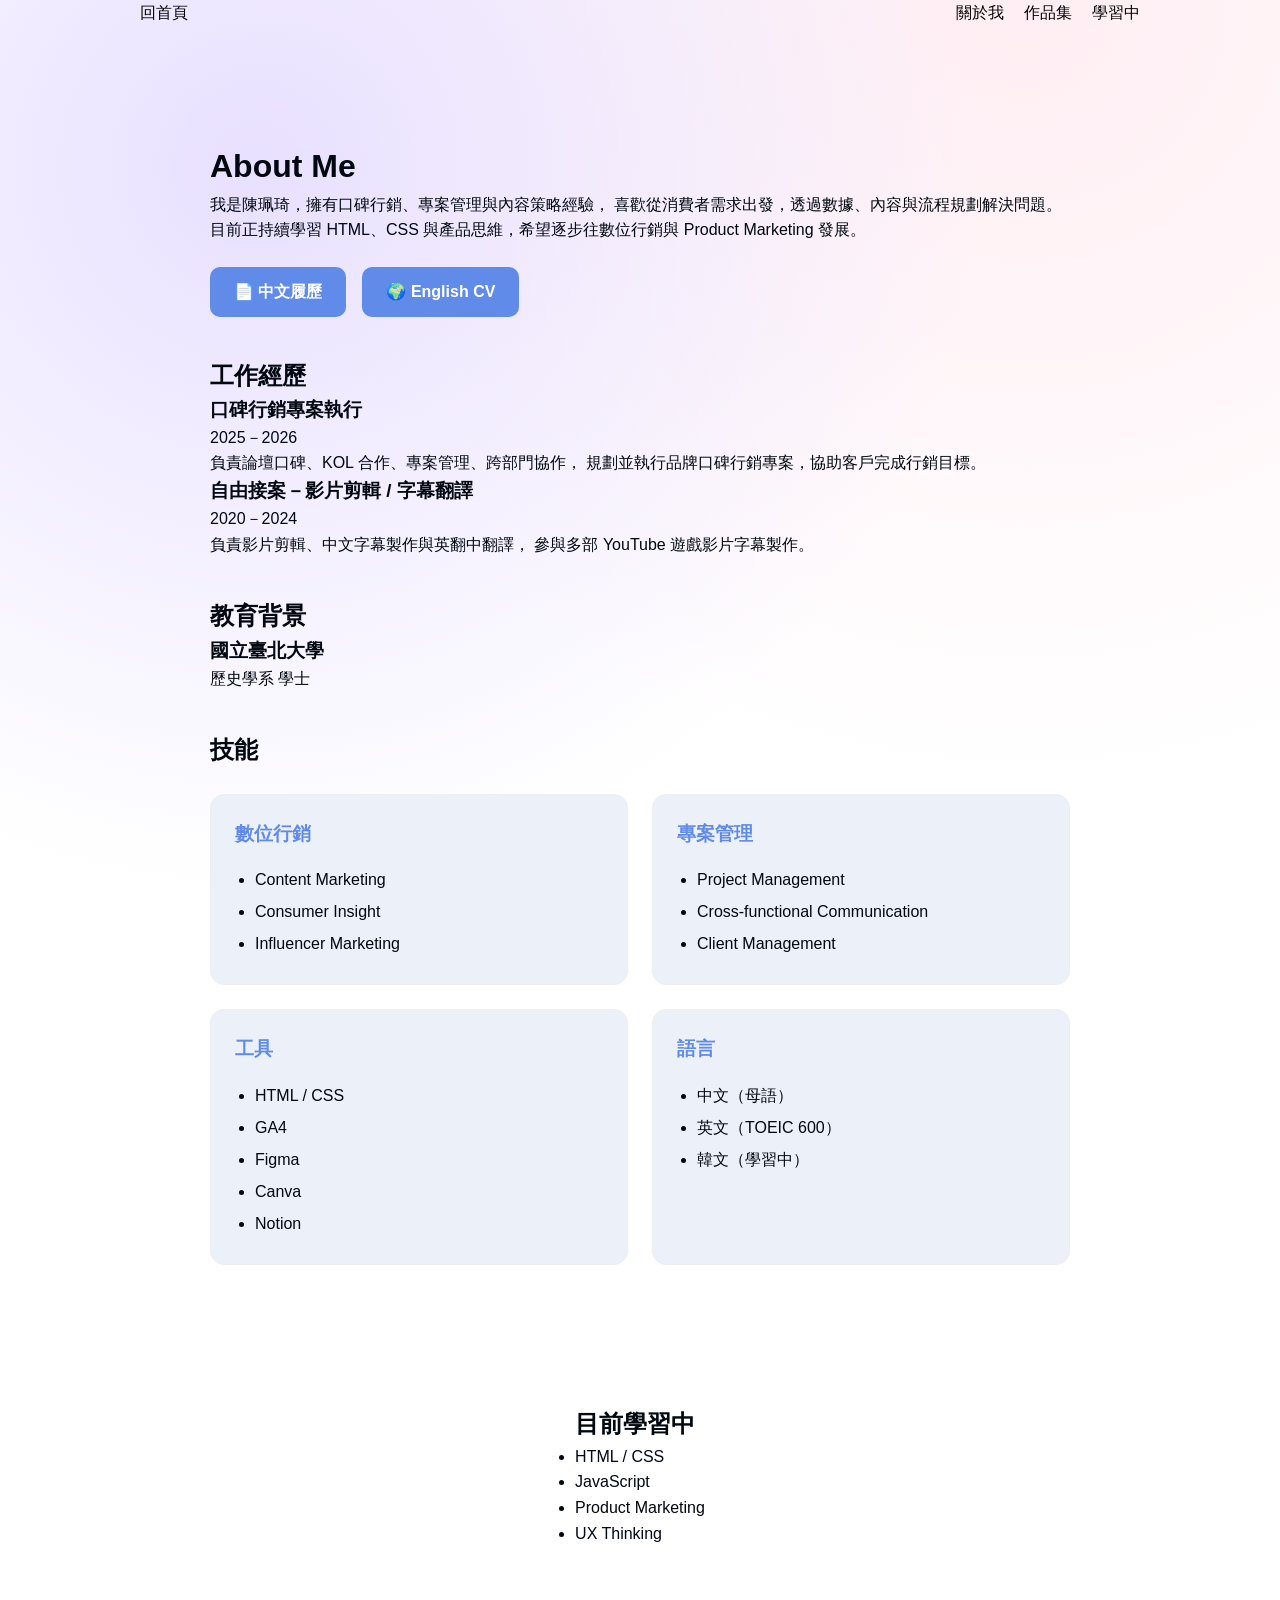
==== about.html @ d51f73fd "Add files via upload" ====
<!DOCTYPE html>
<html lang="zh-Hant">
<head>
    <meta charset="UTF-8">
    <title>About Me</title>
    <link rel="stylesheet" href="../css/style.css">
</head>

<body>
    <header>
    <nav>
        <a href="index.html">回首頁</a>

        <ul>
            <li><a href="about.html">關於我</a></li>
            <li><a href="projects.html">作品集</a></li>
            <li><a href="learning.html">學習中</a></li>
        </ul>
    </nav>
</header>

<main>

    <section class="about">

        <h1>About Me</h1>

        <p class="intro">
            我是陳珮琦，擁有口碑行銷、專案管理與內容策略經驗，
            喜歡從消費者需求出發，透過數據、內容與流程規劃解決問題。
            目前正持續學習 HTML、CSS 與產品思維，希望逐步往數位行銷與 Product Marketing 發展。
        </p>

       <div class="download-area">

    <a href="files/履歷.pdf"
       class="download-btn"
       download>
        📄 中文履歷
    </a>

    <a href="files/Resume.pdf"
       class="download-btn"
       download>
        🌍 English CV
    </a>

</div>

    </section>

    <!-- Experience -->
    <section id="experience">

        <h2>工作經歷</h2>

        <article>
            <h3>口碑行銷專案執行</h3>
            <p class="time">2025－2026</p>

            <p>
                負責論壇口碑、KOL 合作、專案管理、跨部門協作，
                規劃並執行品牌口碑行銷專案，協助客戶完成行銷目標。
            </p>
        </article>

        <article>
            <h3>自由接案－影片剪輯 / 字幕翻譯</h3>
            <p class="time">2020－2024</p>

            <p>
                負責影片剪輯、中文字幕製作與英翻中翻譯，
                參與多部 YouTube 遊戲影片字幕製作。
            </p>
        </article>

    </section>

    <!-- Education -->
    <section id="education">

        <h2>教育背景</h2>

        <article>
            <h3>國立臺北大學</h3>
            <p>歷史學系 學士</p>
        </article>

    </section>

    <!-- Skills -->
    <section id="skills">

    <h2>技能</h2>

    <div class="skill-grid">

        <article class="skill-card">

            <h3>數位行銷</h3>

            <ul>
                <li>Content Marketing</li>
                <li>Consumer Insight</li>
                <li>Influencer Marketing</li>
            </ul>

        </article>

        <article class="skill-card">

            <h3>專案管理</h3>

            <ul>
                <li>Project Management</li>
                <li>Cross-functional Communication</li>
                <li>Client Management</li>
            </ul>

        </article>

        <article class="skill-card">

            <h3>工具</h3>

            <ul>
                <li>HTML / CSS</li>
                <li>GA4</li>
                <li>Figma</li>
                <li>Canva</li>
                <li>Notion</li>
            </ul>

        </article>

        <article class="skill-card">

            <h3>語言</h3>

            <ul>
                <li>中文（母語）</li>
                <li>英文（TOEIC 600）</li>
                <li>韓文（學習中）</li>
            </ul>

        </article>

    </div>

</section>
    <!-- Currently Learning -->
    <section id="learning">

        <h2>目前學習中</h2>

        <ul>
            <li>HTML / CSS</li>
            <li>JavaScript</li>
            <li>Product Marketing</li>
            <li>UX Thinking</li>
        </ul>

    </section>

</main>
---- css/style.css ----
:root {
    /* 基礎背景 */
    --bg:radial-gradient(circle at 20% 10%, #e8e0ff 0%, transparent 40%),
                radial-gradient(circle at 80% 0%, #ffeef3 0%, transparent 40%),
                #ffffff;

    /* 文字 */
    --text: #010810;
    --subtext: 	#050404;

    /* 卡片 */
    --card: #ecf0f9;
    --card-border: #eee;

    /* 輔助背景 */
    --soft-bg: #f7f9fc;

    /* 強調色 */
    --primary: #608be8;
}

/* =======================
   RESET
======================= */

* {
    margin: 0;
    padding: 0;
    box-sizing: border-box;
}

/* =======================
   BASE
======================= */

body {
    font-family: Arial, "Noto Sans TC", sans-serif;
    line-height: 1.6;
    color: var(--text);
    background: var(--bg);
}

/* =======================
   MAIN LAYOUT
======================= */

main {
    max-width: 900px;
    margin: 0 auto;
    padding: 15px 20px;

    display: flex;
    flex-direction: column;
    gap: 40px;
}

section {
    margin: 0;
}

/* =======================
   NAV
======================= */

nav {
    display: flex;
    justify-content: space-between;
    align-items: center;
    max-width: 1000px;
    margin: 0 auto;
}

nav ul {
    display: flex;
    gap: 20px;
    list-style: none;
}

nav a {
    text-decoration: none;
    color: var(--subtext);
}

/* =======================
   HERO
======================= */

.hero {
    display: flex;
    align-items: center;
    justify-content: space-between;
    gap: 40px;
    padding: 120px 20px 60px;
    max-width: 960px;
    margin: 0;
    margin-top: 60px;
}

.hero-text h1 {
    font-size: 36px;
    font-weight: 800;
    margin-top: 60px;
}

.hero-text .desc {
    color: var(--subtext);
    margin-top: 10px;
}

.hero-img {
    width: 200px;
    height: 250px;
    object-fit: cover;
    object-position: center top;
    border-radius: 16px;
}

/* =======================
   HERO BUTTON
======================= */

#hero a {
    display: inline-block;
    padding: 12px 18px;
    background: var(--card);
    color: var(--text);
    text-decoration: none;
    border-radius: 8px;
    font-weight: 500;
    transition: 0.2s ease;
}

#hero a:hover {
    transform: translateY(-2px);
}

/* =======================
   ABOUT
======================= */

.about {
    max-width: 960px;
    margin: 0px ;
    padding: 100px 0px 0px;
}

.about h1 {
    font-size: 32px;
    font-weight: 700;
    color: var(--text);
}

.about h2 {
    font-size: 22px;
    margin-bottom: 10px;
}

/* =======================
   FEATURED WORK
======================= */

#featured-work {
    max-width: 800px;
    display: flex;
    flex-direction: column;
    gap: 5px;
    padding: 40px 0px 0px;
}

#featured-work h1 {
    font-size: 32px;
    font-weight: 700;
    color: var(--text);
}

#featured-work h2 {
    font-size: 18px;
    margin-top: 0;
    margin-bottom: 5px;
    color: var(--text);
}

#featured-work .subtitle {
    font-size: 16px;
    color: var(--subtext);
}

#featured-work p {
    margin: 5px 0;
    line-height: 1.8;
}

#featured-work .info {
    display: grid;
    gap: 12px;
    margin: 10px 0 0;
}

#featured-work .info div {
    padding: 5px 14px;
    border: 1px solid var(--card-border);
    border-radius: 10px;
    background: var(--soft-bg);
}

#featured-work .result {
    padding: 14px;
    border-left: 3px solid var(--primary);
    background: var(--soft-bg);
    border-radius: 8px;
}


.project-grid {
    display: flex;
    flex-direction: column;
    gap: 16px;
    margin-top: 20px;
}

.project-card {
 background: var(--card);
    border: 1px solid var(--card-border);
    border-radius: 14px;
    padding: 20px;
    transition: 0.2s ease;
}

.project-card:hover {
    transform: translateY(-3px);
    box-shadow: 0 8px 20px rgba(0,0,0,0.06);
}

.project-card h3 {
    font-size: 18px;
    margin-bottom: 10px;
    color: var(--text);
}


.project-card p {
    color: var(--subtext);
    font-size: 14px;
    line-height: 1.6;
}

.project-card a {
    text-decoration: none;
    color: inherit;
}

/* =======================
   HIGHLIGHTS
======================= */

#highlights {
    display: grid;
    grid-template-columns: repeat(3, 1fr);
    gap: 16px;
}

#highlights article {
    background: var(--soft-bg);
    padding: 50px 18px;
    border-radius: 12px;
    border-left: 4px solid var(--primary);
}

/* =======================
   CASE CARD
======================= */

.case-card {
    background: var(--card);
    border: 1px solid var(--card-border);
    border-radius: 12px;
    padding: 20px;
    transition: 0.2s ease;
}

.case-card:hover {
    transform: translateY(-4px);
}

/* =======================
   SUMMARY TEXT
======================= */

.summary {
    font-size: 18px;
    color: var(--subtext);
}

/* =======================
   FOOTER
======================= */

footer {
    margin-top: 80px;
    padding: 40px 20px;
    text-align: center;
    color: var(--subtext);
}

/* =======================
   DOWNLOAD BUTTON
======================= */

.download-area {
    display: flex;
    gap: 16px;
    margin-top: 24px;
}

.download-btn {
    background: var(--primary);
    color: white;
    padding: 12px 24px;
    border-radius: 10px;
    text-decoration: none;
    font-weight: 600;
    transition: 0.2s ease;
}

.download-btn:hover {
    transform: translateY(-2px);
}

/* =======================
   SKILLS
======================= */

.skill-grid {
    display: grid;
    grid-template-columns: repeat(2, 1fr);
    gap: 24px;
    margin-top: 24px;
}

.skill-card {
    background: var(--card);
    border: 1px solid var(--card-border);
    border-radius: 14px;
    padding: 24px;
    transition: 0.25s ease;
}

.skill-card:hover {
    transform: translateY(-4px);
}

.skill-card h3 {
    color: var(--primary);
    margin-bottom: 16px;
}

.skill-card ul {
    padding-left: 20px;
    line-height: 2;
}

#projects{
    max-width:1100px;
    margin:100px auto;
    padding:0 20px;
}

#projects h1{
    font-size:34px;
    margin-bottom:10px;
}

#projects .subtitle{
    color:var(--subtext);
    margin-bottom:40px;
}

.project-grid{

    display:grid;

    grid-template-columns:
    repeat(auto-fit,minmax(300px,1fr));

    gap:24px;
}

.project-card{

    background:var(--soft-bg);

    border:1px solid var(--card-border);

    border-radius:18px;

    padding:24px;

    transition:.25s;
}

.project-card:hover{

    transform:translateY(-6px);

    box-shadow:0 12px 30px rgba(0,0,0,.08);
}

.category{

    display:inline-block;

    background:var(--primary);

    color:white;

    padding:5px 12px;

    border-radius:999px;

    font-size:13px;

    margin-bottom:18px;
}

.project-card h2{

    font-size:22px;

    margin-bottom:15px;
}

.project-card p{

    line-height:1.8;

    color:var(--subtext);

    margin-bottom:22px;
}

.tags{

    display:flex;

    flex-wrap:wrap;

    gap:10px;

    margin-bottom:24px;
}

.tags span{

    background:#ececec;

    padding:6px 10px;

    border-radius:999px;

    font-size:13px;
}

.project-btn{

    display:inline-block;

    text-decoration:none;

    font-weight:600;

    color:var(--primary);
}

.project-btn:hover{

    text-decoration:underline;
}

/* Learning */

#learning{

    max-width:1100px;

    margin:100px auto;

    padding:0 20px;
}

#learning h1{

    font-size:36px;

    margin-bottom:12px;
}

#learning .subtitle{

    color:var(--subtext);

    line-height:1.8;

    margin-bottom:50px;

    max-width:700px;
}

.learning-grid{

    display:grid;

    grid-template-columns:repeat(auto-fit,minmax(260px,1fr));

    gap:24px;
}

.learning-card{

    background:var(--soft-bg);

    border:1px solid var(--card-border);

    border-radius:18px;

    padding:28px;

    transition:.3s;
}

.learning-card:hover{

    transform:translateY(-6px);

    box-shadow:0 12px 28px rgba(0,0,0,.08);
}

.learning-card .icon{

    font-size:38px;

    margin-bottom:20px;
}

.learning-card h2{

    font-size:22px;

    margin-bottom:14px;
}

.learning-card p{

    color:var(--subtext);

    line-height:1.8;

    margin-bottom:24px;
}

.status{

    display:inline-block;

    background:#EAF7EF;

    color:#2E7D32;

    padding:6px 14px;

    border-radius:999px;

    font-size:14px;

    font-weight:600;
}
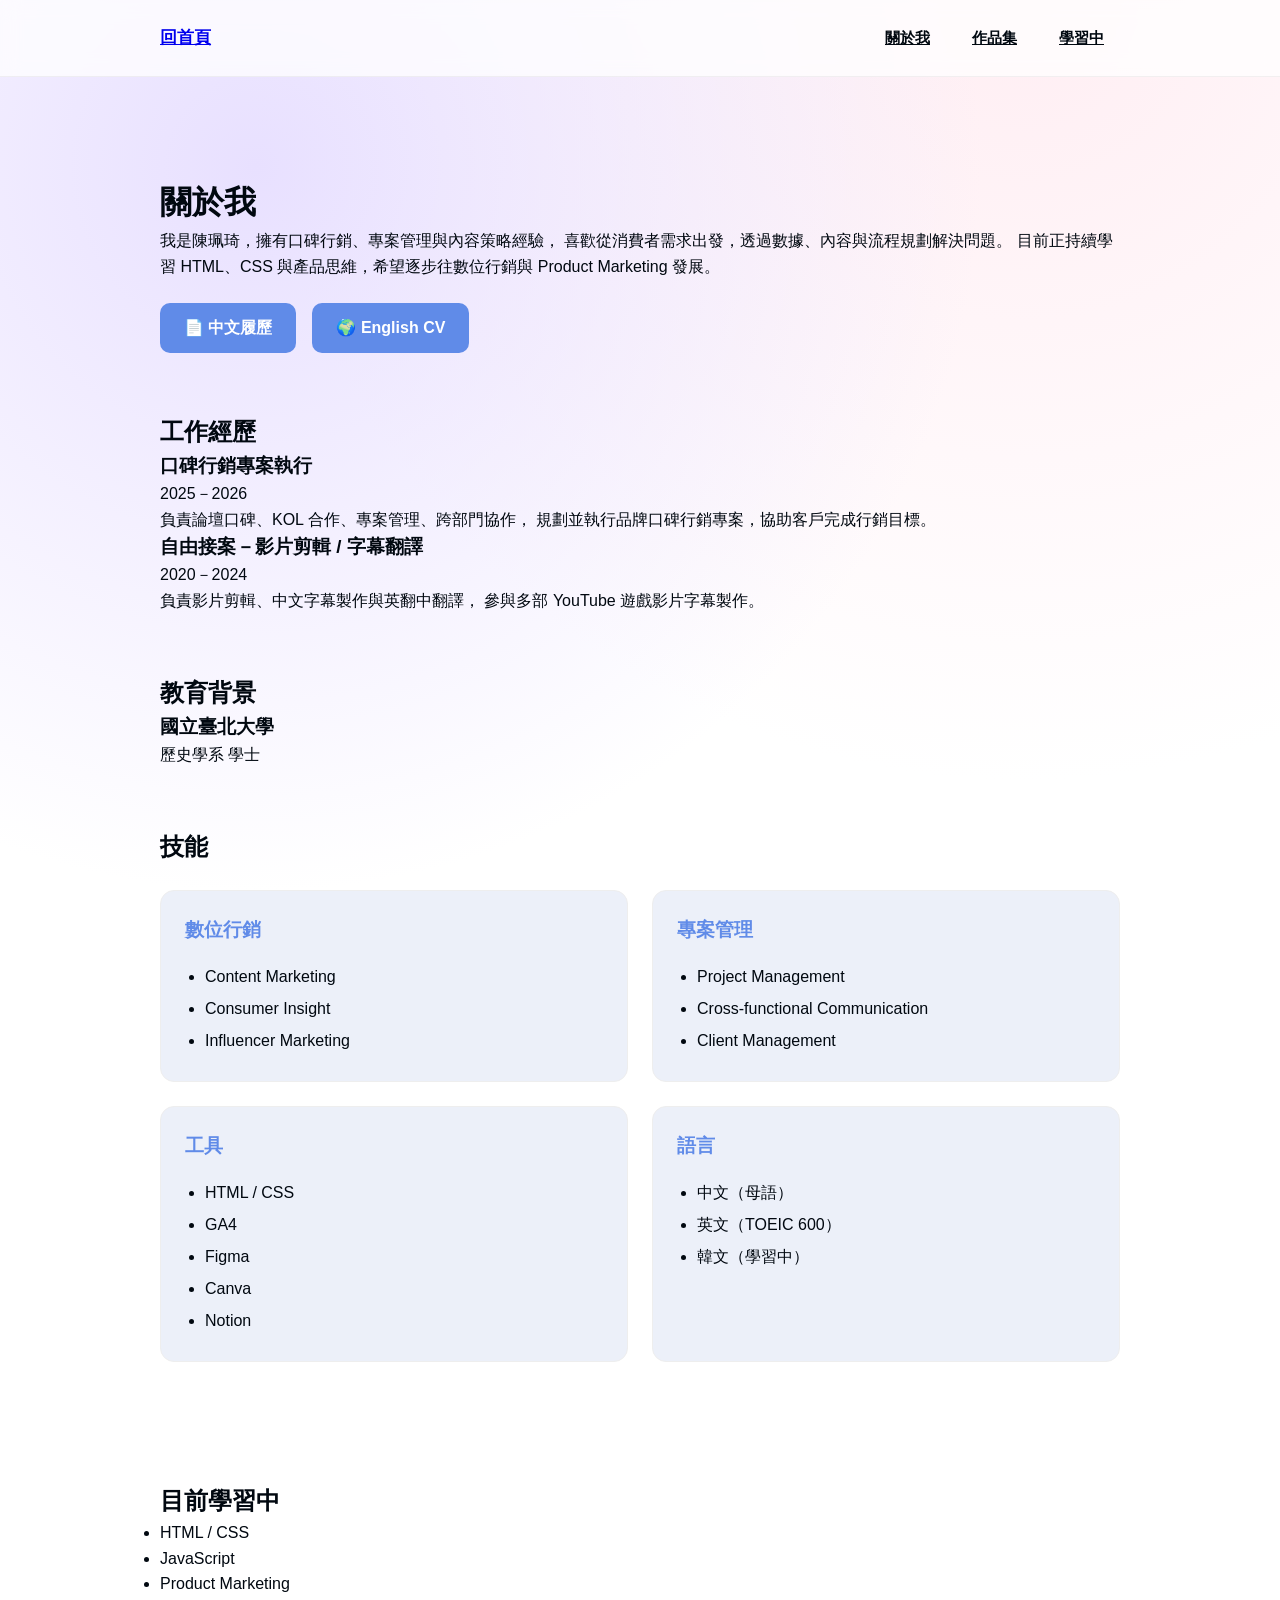
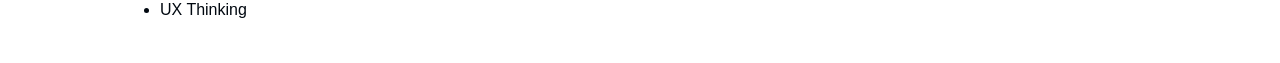
==== commit 2945da02: "Adjust layout and page width" ====
--- a/about.html
+++ b/about.html
@@ -3,7 +3,7 @@
 <head>
     <meta charset="UTF-8">
     <title>About Me</title>
-    <link rel="stylesheet" href="../css/style.css">
+    <link rel="stylesheet" href="css/style.css">
 </head>
 
 <body>
@@ -23,7 +23,7 @@
 
     <section class="about">
 
-        <h1>About Me</h1>
+        <h1>關於我</h1>
 
         <p class="intro">
             我是陳珮琦，擁有口碑行銷、專案管理與內容策略經驗，
@@ -162,4 +162,4 @@
 
     </section>
 
-</main>+</main>
--- a/css/style.css
+++ b/css/style.css
@@ -17,6 +17,9 @@
 
     /* 強調色 */
     --primary: #608be8;
+
+    /* 頁寬 */
+    --container: 1000px;
 }
 
 /* =======================
@@ -45,13 +48,13 @@
 ======================= */
 
 main {
-    max-width: 900px;
+    max-width: var(--container);
     margin: 0 auto;
-    padding: 15px 20px;
+    padding: 40px 20px;
 
     display: flex;
     flex-direction: column;
-    gap: 40px;
+    gap: 60px;
 }
 
 section {
@@ -61,24 +64,59 @@
 /* =======================
    NAV
 ======================= */
+
+header {
+    position: sticky;
+    top: 0;
+    z-index: 100;
+
+    background: rgba(255,255,255,0.75);
+    backdrop-filter: blur(10px);
+
+    border-bottom: 1px solid rgba(0,0,0,0.05);
+}
 
 nav {
     display: flex;
     justify-content: space-between;
     align-items: center;
-    max-width: 1000px;
+    max-width: var(--container);
     margin: 0 auto;
-}
+    padding: 18px 20px;
+}
+
+
+nav > a {
+    font-size: 17px;
+    font-weight: 700;
+}
+
 
 nav ul {
     display: flex;
-    gap: 20px;
+    gap: 10px;
     list-style: none;
 }
 
-nav a {
-    text-decoration: none;
-    color: var(--subtext);
+
+nav ul a {
+    display: block;
+    padding: 8px 16px;
+    border-radius: 999px;
+    color: var(--text);
+    font-size: 15px;
+    font-weight: 600;
+    transition: 0.25s ease;
+}
+
+
+nav ul a:hover {
+
+    background: var(--primary);
+
+    color: white;
+
+    transform: translateY(-2px);
 }
 
 /* =======================
@@ -86,14 +124,12 @@
 ======================= */
 
 .hero {
-    display: flex;
-    align-items: center;
-    justify-content: space-between;
-    gap: 40px;
-    padding: 120px 20px 60px;
-    max-width: 960px;
-    margin: 0;
-    margin-top: 60px;
+    display:flex;
+    justify-content:space-between;
+    align-items:center;
+    gap:40px;
+
+    padding:60px 0;
 }
 
 .hero-text h1 {
@@ -138,10 +174,8 @@
    ABOUT
 ======================= */
 
-.about {
-    max-width: 960px;
-    margin: 0px ;
-    padding: 100px 0px 0px;
+.about{
+    padding-top:60px;
 }
 
 .about h1 {
@@ -160,12 +194,11 @@
 ======================= */
 
 #featured-work {
-    max-width: 800px;
-    display: flex;
-    flex-direction: column;
-    gap: 5px;
-    padding: 40px 0px 0px;
-}
+display:flex;
+flex-direction:column;
+gap:5px;
+padding-top:40px;
+}  
 
 #featured-work h1 {
     font-size: 32px;
@@ -208,22 +241,6 @@
     border-left: 3px solid var(--primary);
     background: var(--soft-bg);
     border-radius: 8px;
-}
-
-
-.project-grid {
-    display: flex;
-    flex-direction: column;
-    gap: 16px;
-    margin-top: 20px;
-}
-
-.project-card {
- background: var(--card);
-    border: 1px solid var(--card-border);
-    border-radius: 14px;
-    padding: 20px;
-    transition: 0.2s ease;
 }
 
 .project-card:hover {
@@ -360,9 +377,7 @@
 }
 
 #projects{
-    max-width:1100px;
-    margin:100px auto;
-    padding:0 20px;
+     padding-top:60px;
 }
 
 #projects h1{
@@ -479,12 +494,8 @@
 /* Learning */
 
 #learning{
-
-    max-width:1100px;
-
-    margin:100px auto;
-
-    padding:0 20px;
+    max-width:var(--container);
+    padding-top:60px;
 }
 
 #learning h1{
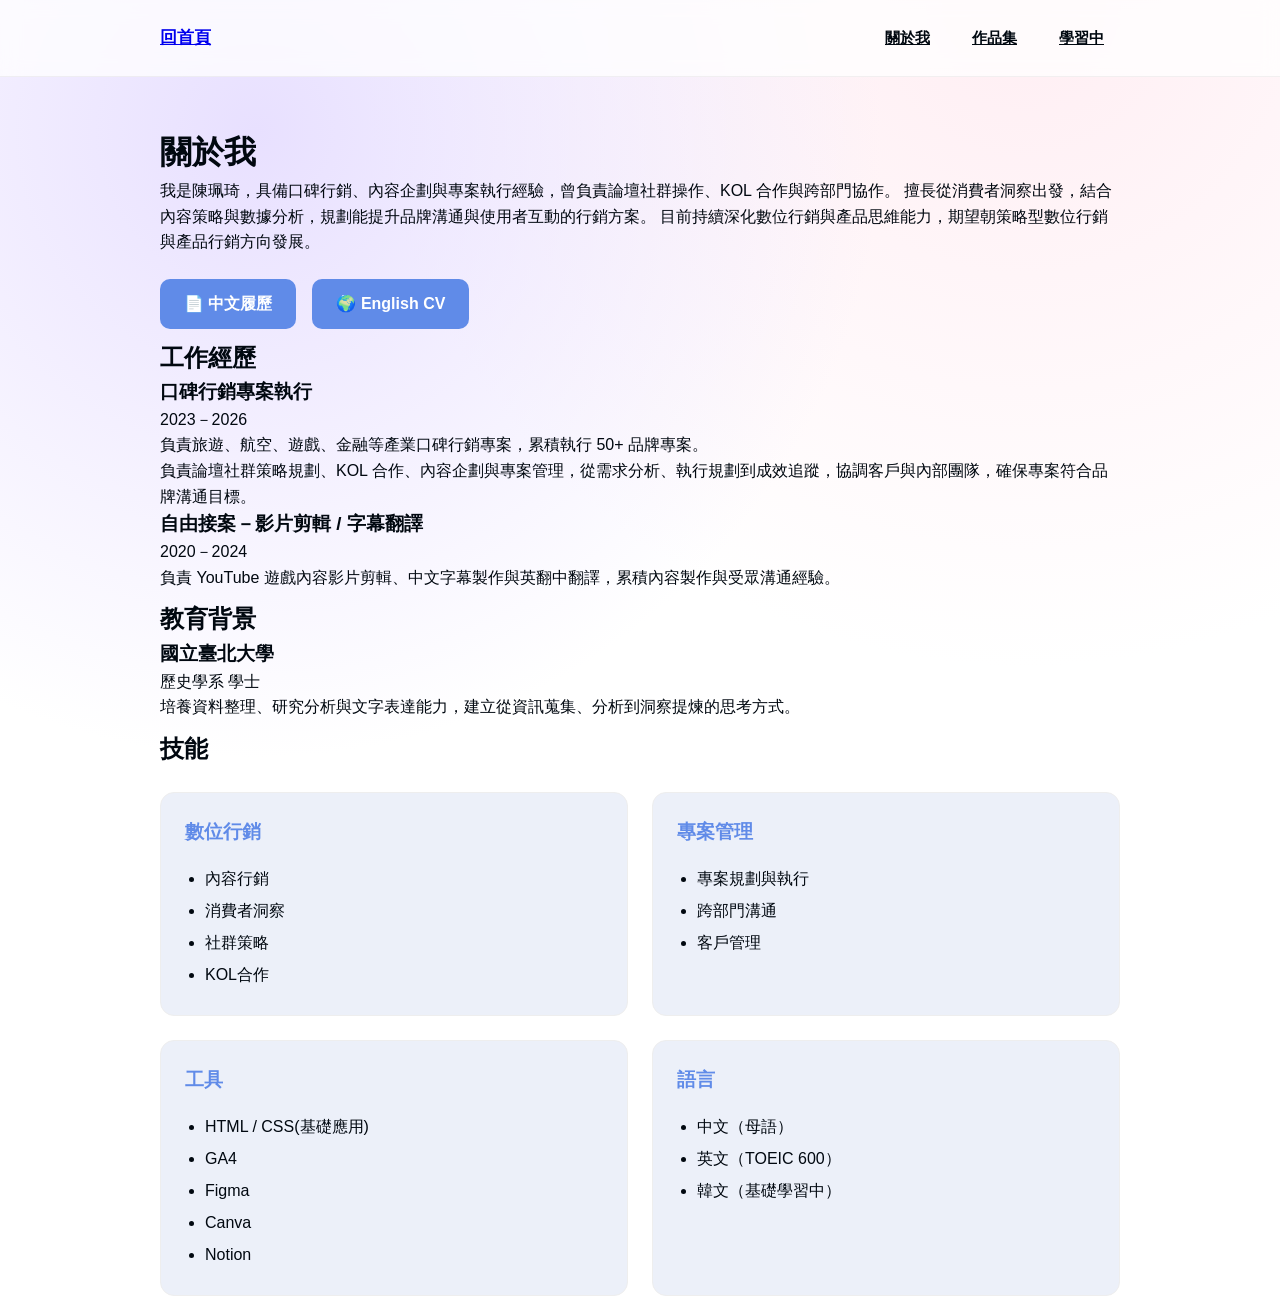
==== commit c0fc731f: "Add portfolio page" ====
--- a/about.html
+++ b/about.html
@@ -26,9 +26,9 @@
         <h1>關於我</h1>
 
         <p class="intro">
-            我是陳珮琦，擁有口碑行銷、專案管理與內容策略經驗，
-            喜歡從消費者需求出發，透過數據、內容與流程規劃解決問題。
-            目前正持續學習 HTML、CSS 與產品思維，希望逐步往數位行銷與 Product Marketing 發展。
+            我是陳珮琦，具備口碑行銷、內容企劃與專案執行經驗，曾負責論壇社群操作、KOL 合作與跨部門協作。
+            擅長從消費者洞察出發，結合內容策略與數據分析，規劃能提升品牌溝通與使用者互動的行銷方案。
+            目前持續深化數位行銷與產品思維能力，期望朝策略型數位行銷與產品行銷方向發展。
         </p>
 
        <div class="download-area">
@@ -56,11 +56,13 @@
 
         <article>
             <h3>口碑行銷專案執行</h3>
-            <p class="time">2025－2026</p>
+            <p class="time">2023－2026</p>
 
             <p>
-                負責論壇口碑、KOL 合作、專案管理、跨部門協作，
-                規劃並執行品牌口碑行銷專案，協助客戶完成行銷目標。
+            負責旅遊、航空、遊戲、金融等產業口碑行銷專案，累積執行 50+ 品牌專案。
+            <P>
+            </P>
+            負責論壇社群策略規劃、KOL 合作、內容企劃與專案管理，從需求分析、執行規劃到成效追蹤，協調客戶與內部團隊，確保專案符合品牌溝通目標。
             </p>
         </article>
 
@@ -69,8 +71,7 @@
             <p class="time">2020－2024</p>
 
             <p>
-                負責影片剪輯、中文字幕製作與英翻中翻譯，
-                參與多部 YouTube 遊戲影片字幕製作。
+                負責 YouTube 遊戲內容影片剪輯、中文字幕製作與英翻中翻譯，累積內容製作與受眾溝通經驗。
             </p>
         </article>
 
@@ -84,6 +85,7 @@
         <article>
             <h3>國立臺北大學</h3>
             <p>歷史學系 學士</p>
+            <p>培養資料整理、研究分析與文字表達能力，建立從資訊蒐集、分析到洞察提煉的思考方式。</p>
         </article>
 
     </section>
@@ -100,9 +102,10 @@
             <h3>數位行銷</h3>
 
             <ul>
-                <li>Content Marketing</li>
-                <li>Consumer Insight</li>
-                <li>Influencer Marketing</li>
+                <li>內容行銷</li>
+                <li>消費者洞察</li>
+                <li>社群策略</li>
+                <li>KOL合作</li>
             </ul>
 
         </article>
@@ -112,9 +115,9 @@
             <h3>專案管理</h3>
 
             <ul>
-                <li>Project Management</li>
-                <li>Cross-functional Communication</li>
-                <li>Client Management</li>
+                <li>專案規劃與執行</li>
+                <li>跨部門溝通</li>
+                <li>客戶管理</li>
             </ul>
 
         </article>
@@ -124,7 +127,7 @@
             <h3>工具</h3>
 
             <ul>
-                <li>HTML / CSS</li>
+                <li>HTML / CSS(基礎應用)</li>
                 <li>GA4</li>
                 <li>Figma</li>
                 <li>Canva</li>
@@ -140,26 +143,12 @@
             <ul>
                 <li>中文（母語）</li>
                 <li>英文（TOEIC 600）</li>
-                <li>韓文（學習中）</li>
+                <li>韓文（基礎學習中）</li>
             </ul>
 
         </article>
 
     </div>
 
-</section>
-    <!-- Currently Learning -->
-    <section id="learning">
 
-        <h2>目前學習中</h2>
-
-        <ul>
-            <li>HTML / CSS</li>
-            <li>JavaScript</li>
-            <li>Product Marketing</li>
-            <li>UX Thinking</li>
-        </ul>
-
-    </section>
-
-</main>
+</main>
--- a/css/style.css
+++ b/css/style.css
@@ -50,11 +50,10 @@
 main {
     max-width: var(--container);
     margin: 0 auto;
-    padding: 40px 20px;
-
+    padding: 20px 20px;
     display: flex;
     flex-direction: column;
-    gap: 60px;
+    gap: 10px;
 }
 
 section {
@@ -127,15 +126,14 @@
     display:flex;
     justify-content:space-between;
     align-items:center;
-    gap:40px;
-
-    padding:60px 0;
+    gap: 40px;
+    padding:20px 0;
 }
 
 .hero-text h1 {
     font-size: 36px;
     font-weight: 800;
-    margin-top: 60px;
+    margin-top: 20px;
 }
 
 .hero-text .desc {
@@ -149,6 +147,41 @@
     object-fit: cover;
     object-position: center top;
     border-radius: 16px;
+}
+
+.read-more{
+
+    margin-top: auto;      /* ⭐ 這就是關鍵 */
+
+    align-self: flex-end;  /* 靠右 */
+
+    text-decoration: none;
+
+    color: #2E6CF6;
+
+    font-weight: 600;
+
+    transition: .2s;
+}
+
+.read-more span{
+
+    transition:.2s;
+
+}
+
+.read-more:hover{
+
+    color: #1F56D6;
+
+    transform: translateX(4px);
+
+}
+
+.read-more:hover span{
+
+    transform:translateX(5px);
+
 }
 
 /* =======================
@@ -175,7 +208,7 @@
 ======================= */
 
 .about{
-    padding-top:60px;
+    padding-top:30px;
 }
 
 .about h1 {
@@ -278,7 +311,7 @@
 
 #highlights article {
     background: var(--soft-bg);
-    padding: 50px 18px;
+    padding: 20px 18px;
     border-radius: 12px;
     border-left: 4px solid var(--primary);
 }
@@ -377,7 +410,7 @@
 }
 
 #projects{
-     padding-top:60px;
+     padding-top:30px;
 }
 
 #projects h1{
@@ -401,23 +434,18 @@
 }
 
 .project-card{
-
+    display: flex;
+    flex-direction: column;
     background:var(--soft-bg);
-
     border:1px solid var(--card-border);
-
     border-radius:18px;
-
     padding:24px;
-
     transition:.25s;
 }
 
 .project-card:hover{
-
-    transform:translateY(-6px);
-
-    box-shadow:0 12px 30px rgba(0,0,0,.08);
+    transform: translateY(-4px);
+    box-shadow: 0 8px 24px rgba(0,0,0,.08)
 }
 
 .category{
@@ -495,7 +523,7 @@
 
 #learning{
     max-width:var(--container);
-    padding-top:60px;
+    padding-top:30px;
 }
 
 #learning h1{
@@ -526,16 +554,19 @@
 }
 
 .learning-card{
+    position:relative;
 
     background:var(--soft-bg);
 
     border:1px solid var(--card-border);
 
-    border-radius:18px;
-
-    padding:28px;
+    border-radius:12px;
+
+    padding:30px;
 
     transition:.3s;
+
+    min-height:300px;
 }
 
 .learning-card:hover{
@@ -570,17 +601,25 @@
 
 .status{
 
+    position:absolute;
+
+    bottom:20px;
+
+    right:20px;
+
     display:inline-block;
 
-    background:#EAF7EF;
-
-    color:#2E7D32;
+    background:var(--primary);
+
+    color:#fcfcfc;
 
     padding:6px 14px;
 
-    border-radius:999px;
+    border-radius:20px;
 
     font-size:14px;
 
     font-weight:600;
+    
+    margin:auto;
 }
